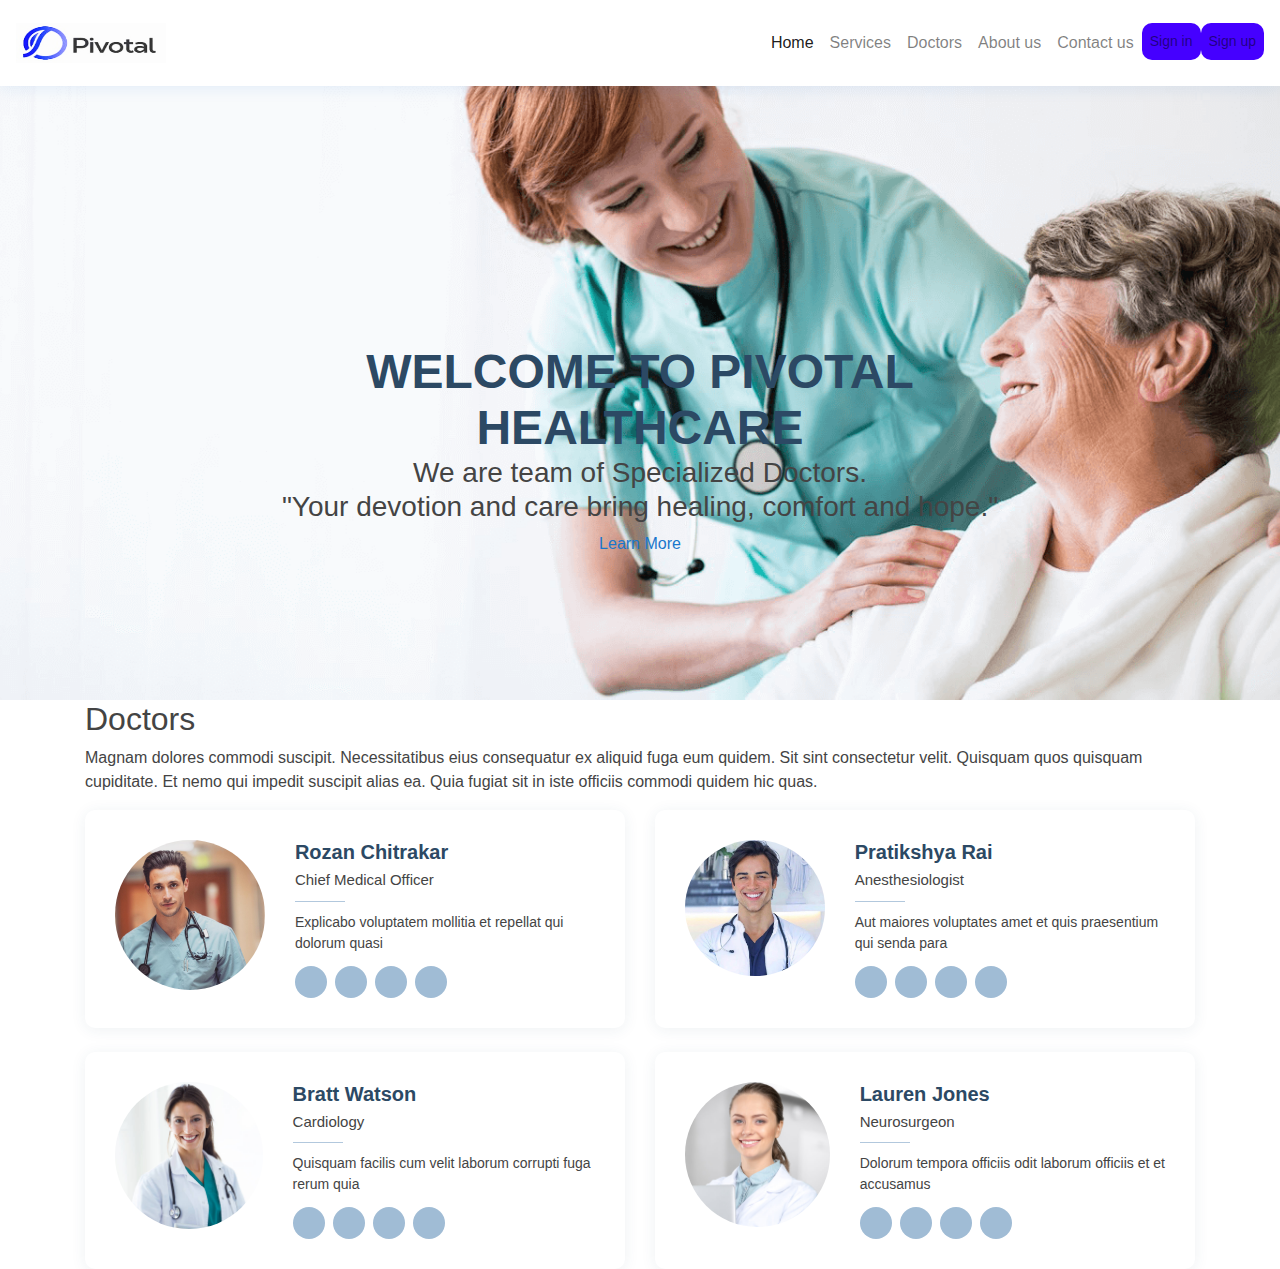
==== index.html @ 8037d222 "main code commit" ====
<!DOCTYPE html>
<html lang="en">
<head>
  <meta charset="UTF-8">
  <meta name="viewport" content="width=device-width, initial-scale=1.0">
  <title>Home</title>
  <link rel="stylesheet" href="https://stackpath.bootstrapcdn.com/bootstrap/4.5.2/css/bootstrap.min.css">
  <link href="styles.css" rel="stylesheet">
</head>
<body>

  
  <header id="header" class="fixed-top">
    <nav class="navbar navbar-expand-lg navbar-light bg-white">
      <a class="navbar-brand" href="#"><img src="images/logo/image.png" alt="logo" height="40px" width="150px"></a>
      <button class="navbar-toggler" type="button" data-toggle="collapse" data-target="#navbarNav" aria-controls="navbarNav" aria-expanded="false" aria-label="Toggle navigation">
        <span class="navbar-toggler-icon"></span>
      </button>
      <div class="collapse navbar-collapse justify-content-end" id="navbarNav">
        <ul class="navbar-nav">
          <li class="nav-item">
            <a class="nav-link active" href="#home">Home</a>
          </li>
          <li class="nav-item">
            <a class="nav-link" href="#services">Services</a>
          </li>
          <li class="nav-item">
            <a class="nav-link" href="#doctors">Doctors</a>
          </li>
          <li class="nav-item">
            <a class="nav-link" href="#aboutus">About us</a>
          </li>
          <li class="nav-item">
            <a class="nav-link" href="#contactus">Contact us</a>
          </li>
          <li class="nav-item">
            <a class="nav-link appointment-btn" href="#signin">Sign in</a>
          </li>
          <li class="nav-item">
            <a class="nav-link appointment-btn" href="#signup">Sign up</a>
          </li>
        </ul>
      </div>
    </nav>
  </header>

  <section id="home" class="d-flex align-items-center">
    <div class="container text-center">
      <h1>Welcome to pivotal <br>Healthcare</h1>
      <h3>We are team of Specialized Doctors.<br>"Your devotion and care bring healing, comfort and hope."</h2>
      <a href="#about" class="btn-get-started scrollto">Learn More</a>
    </div>
  </section>

  
    
    <!-- ======= Doctors Section ======= -->
    <section id="doctors" class="doctors">
      <div class="container">

        <div class="section-title">
          <h2>Doctors</h2>
          <p>Magnam dolores commodi suscipit. Necessitatibus eius consequatur ex aliquid fuga eum quidem. Sit sint consectetur velit. Quisquam quos quisquam cupiditate. Et nemo qui impedit suscipit alias ea. Quia fugiat sit in iste officiis commodi quidem hic quas.</p>
        </div>

        <div class="row">

          <div class="col-lg-6">
            <div class="member d-flex align-items-start">
              <div class="pic"><img src="images/doctor/1.png" class="img-fluid" alt=""></div>
              <div class="member-info">
                <h4>Rozan Chitrakar</h4>
                <span>Chief Medical Officer</span>
                <p>Explicabo voluptatem mollitia et repellat qui dolorum quasi</p>
                <div class="social">
                  <a href=""><i class="ri-twitter-fill"></i></a>
                  <a href=""><i class="ri-facebook-fill"></i></a>
                  <a href=""><i class="ri-instagram-fill"></i></a>
                  <a href=""> <i class="ri-linkedin-box-fill"></i> </a>
                </div>
              </div>
            </div>
          </div>

          <div class="col-lg-6 mt-4 mt-lg-0">
            <div class="member d-flex align-items-start">
              <div class="pic"><img src="images/doctor/2.jpg" class="img-fluid" alt=""></div>
              <div class="member-info">
                <h4>Pratikshya Rai</h4>
                <span>Anesthesiologist</span>
                <p>Aut maiores voluptates amet et quis praesentium qui senda para</p>
                <div class="social">
                  <a href=""><i class="ri-twitter-fill"></i></a>
                  <a href=""><i class="ri-facebook-fill"></i></a>
                  <a href=""><i class="ri-instagram-fill"></i></a>
                  <a href=""> <i class="ri-linkedin-box-fill"></i> </a>
                </div>
              </div>
            </div>
          </div>

          <div class="col-lg-6 mt-4">
            <div class="member d-flex align-items-start">
              <div class="pic"><img src="images/doctor/3.jpg" class="img-fluid" alt=""></div>
              <div class="member-info">
                <h4>Bratt Watson</h4>
                <span>Cardiology</span>
                <p>Quisquam facilis cum velit laborum corrupti fuga rerum quia</p>
                <div class="social">
                  <a href=""><i class="ri-twitter-fill"></i></a>
                  <a href=""><i class="ri-facebook-fill"></i></a>
                  <a href=""><i class="ri-instagram-fill"></i></a>
                  <a href=""> <i class="ri-linkedin-box-fill"></i> </a>
                </div>
              </div>
            </div>
          </div>

          <div class="col-lg-6 mt-4">
            <div class="member d-flex align-items-start">
              <div class="pic"><img src="images/doctor/4.jpg" class="img-fluid" alt=""></div>
              <div class="member-info">
                <h4>Lauren Jones</h4>
                <span>Neurosurgeon</span>
                <p>Dolorum tempora officiis odit laborum officiis et et accusamus</p>
                <div class="social">
                  <a href=""><i class="ri-twitter-fill"></i></a>
                  <a href=""><i class="ri-facebook-fill"></i></a>
                  <a href=""><i class="ri-instagram-fill"></i></a>
                  <a href=""> <i class="ri-linkedin-box-fill"></i> </a>
                </div>
              </div>
            </div>
          </div>

        </div>

      </div>
    </section><!-- End Doctors Section -->


  </main>

  <script src="https://code.jquery.com/jquery-3.5.1.slim.min.js"></script>
  <script src="https://cdn.jsdelivr.net/npm/@popperjs/core@2.5.4/dist/umd/popper.min.js"></script>
  <script src="https://stackpath.bootstrapcdn.com/bootstrap/4.5.2/js/bootstrap.min.js"></script>
</body>
</html>
---- styles.css ----
/* General styles */
body {
  font-family: "Open Sans", sans-serif;
  color: #444;
  margin: 0;
  padding: 0;
}

a {
  color: #1977cc;
  text-decoration: none;
}

a:hover {
  color: #4500FF;
}

/* Header styles */
#header {
  background: #fff;
  transition: all 0.5s;
  z-index: 997;
  padding: 10px 0;
  top: 0;
  box-shadow: 0 2px 15px rgba(25, 119, 204, 0.1);
}

#header.header-scrolled {
  top: 0;
}

.appointment-btn {
  background: #4500FF;
  color: #fff;
  border-radius: 10px;
  padding: 8px 25px;
  white-space: nowrap;
  transition: 0.3s;
  font-size: 14px;
}

.appointment-btn:hover {
  background: #4500FF;
}

/* Home Section styles */
#home {
  width: 100%;
  height: 90vh;
  background: url("images/home.png") top center;
  background-size: cover;
  margin-bottom: -200px;
}

#home .container {
  position: relative;
}

#home h1 {
  margin: 0;
  font-size: 48px;
  font-weight: 700;
  line-height: 56px;
  text-transform: uppercase;
  color: #2c4964;
}

#home h2 {
  color: #2c4964;
  margin: 10px 0 0 0;
  font-size: 24px;
}

@media (min-width: 768px) {
  #home {
    height: 100vh;
  }
}


/* Doctors Section styles */
.doctors {
  background: #fff;
}

.doctors .member {
  position: relative;
  box-shadow: 0px 2px 15px rgba(44, 73, 100, 0.08);
  padding: 30px;
  border-radius: 10px;
}

.doctors .member .pic {
  overflow: hidden;
  width: 180px;
  border-radius: 50%;
}

.doctors .member .pic img {
  transition: ease-in-out 0.3s;
}

.doctors .member:hover img {
  transform: scale(1.1);
}

.doctors .member .member-info {
  padding-left: 30px;
}

.doctors .member h4 {
  font-weight: 700;
  margin-bottom: 5px;
  font-size: 20px;
  color: #2c4964;
}

.doctors .member span {
  display: block;
  font-size: 15px;
  padding-bottom: 10px;
  position: relative;
  font-weight: 500;
}

.doctors .member span::after {
  content: '';
  position: absolute;
  display: block;
  width: 50px;
  height: 1px;
  background: #b2c8dd;
  bottom: 0;
  left: 0;
}

.doctors .member p {
  margin: 10px 0 0 0;
  font-size: 14px;
}

.doctors .member .social {
  margin-top: 12px;
  display: flex;
  align-items: center;
  justify-content: flex-start;
}

.doctors .member .social a {
  transition: ease-in-out 0.3s;
  display: flex;
  align-items: center;
  justify-content: center;
  border-radius: 50px;
  width: 32px;
  height: 32px;
  background: #a0bcd5;
}

.doctors .member .social a i {
  color: #fff;
  font-size: 16px;
  margin: 0 2px;
}

.doctors .member .social a:hover {
  background: #3fbbc0;
}

.doctors .member .social a + a {
  margin-left: 8px;
}
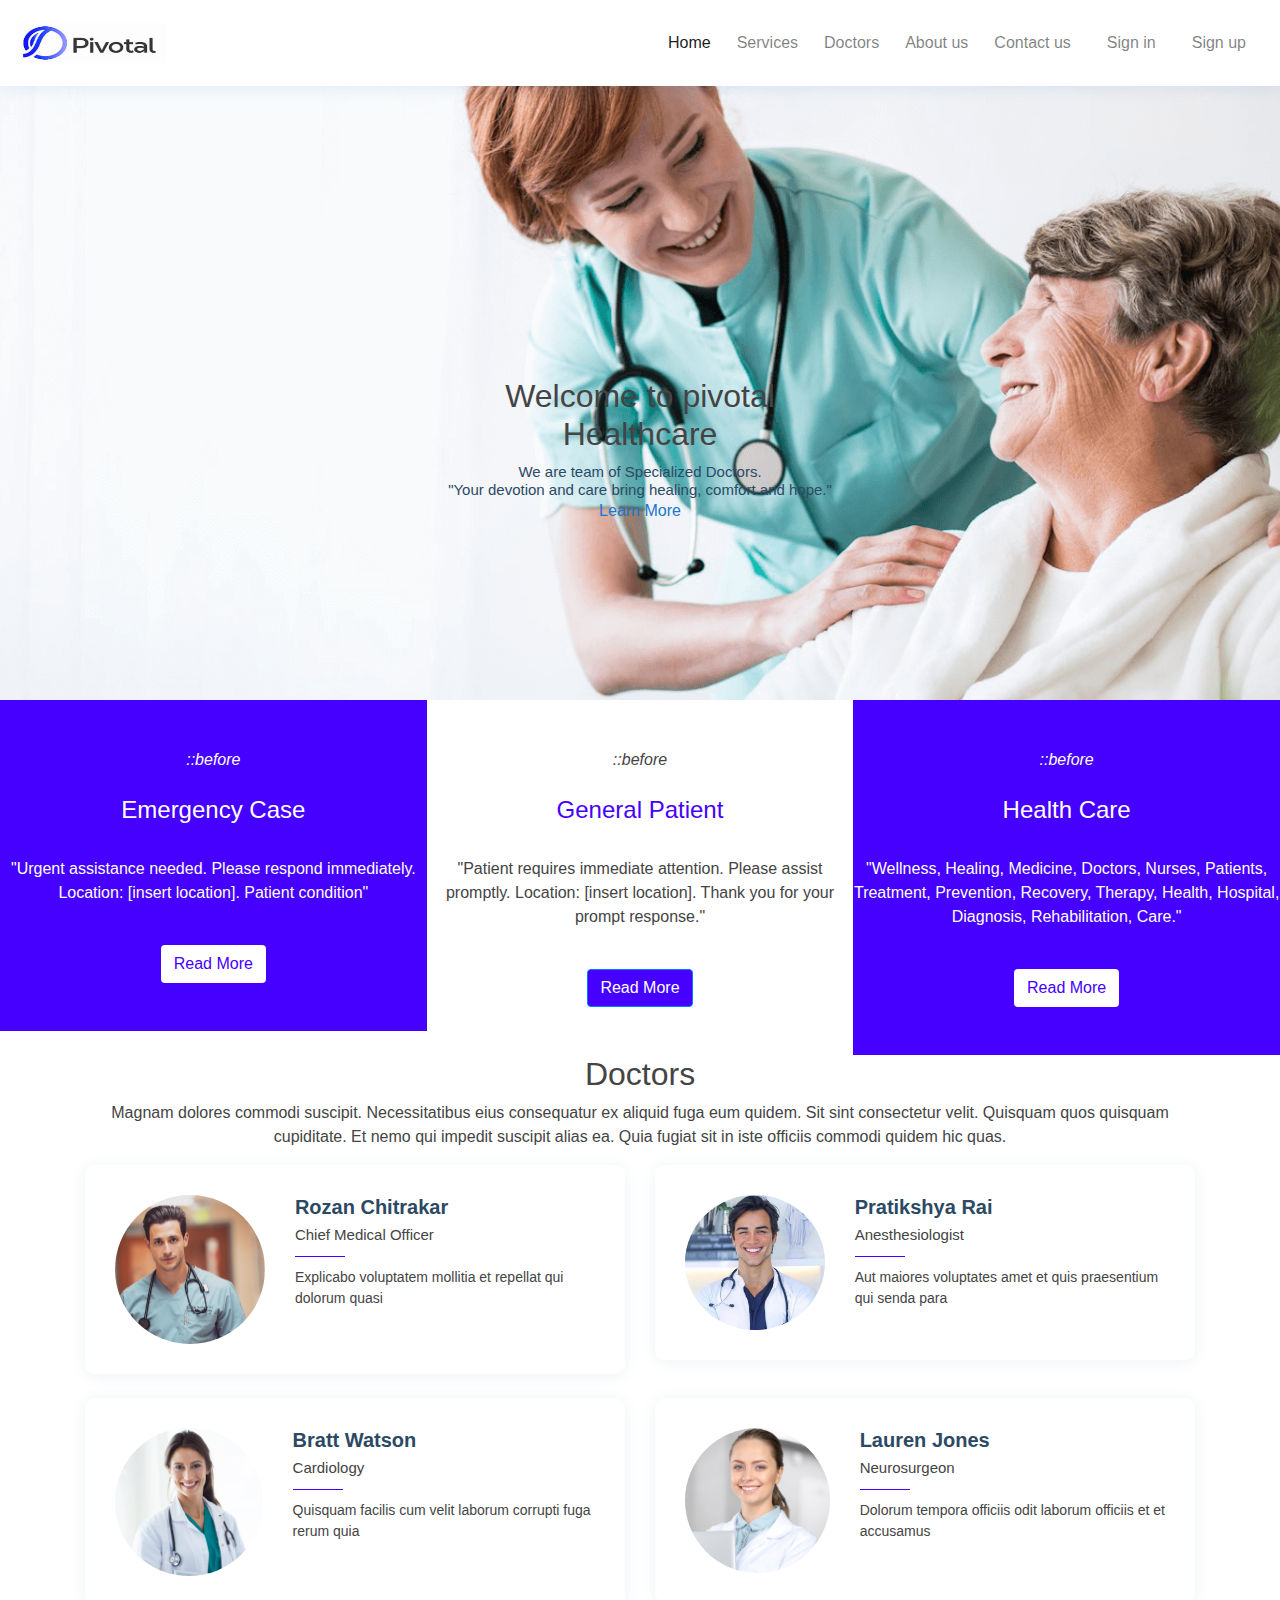
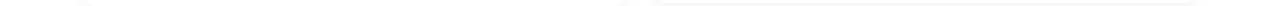
==== commit 12611bbd: "https://github.com/mustafamk8/Healthcare-Diagonostic-System.git" ====
--- a/index.html
+++ b/index.html
@@ -9,7 +9,7 @@
 </head>
 <body>
 
-  
+  <!-- navigation bar -->
   <header id="header" class="fixed-top">
     <nav class="navbar navbar-expand-lg navbar-light bg-white">
       <a class="navbar-brand" href="#"><img src="images/logo/image.png" alt="logo" height="40px" width="150px"></a>
@@ -43,22 +43,83 @@
       </div>
     </nav>
   </header>
+  <!-- Home page  -->
 
   <section id="home" class="d-flex align-items-center">
     <div class="container text-center">
-      <h1>Welcome to pivotal <br>Healthcare</h1>
-      <h3>We are team of Specialized Doctors.<br>"Your devotion and care bring healing, comfort and hope."</h2>
+      <h2>Welcome to pivotal <br>Healthcare</h2>
+      <h4>We are team of Specialized Doctors.<br>"Your devotion and care bring healing, comfort and hope."</h4>
       <a href="#about" class="btn-get-started scrollto">Learn More</a>
     </div>
   </section>
 
+
+  <!-- Features Start -->
+  <div class="full-row bg-white py-0">
+    <div class="container-fluid">
+      <div class="row">
+        <div class="col-lg-4 col-12">
+          <div class="row">
+            <div class="text-center bg-4500FF text-white py-5 px5">
+              <i class="flaticon-cardiogram flat-large">::before</i>
+              <h4 class="py-4">
+                <a href="#" class="text-white font-bold">Emergency Case</a>
+              </h4>
+              <div class="pb-4">
+                <p>
+                  "Urgent assistance needed. Please respond immediately. Location: [insert location]. Patient condition"
+                </p>
+              </div>
+              <a href="#" class="btn btn-white"style="background-color: white; color: #4500FF;">Read More</a>
+            </div>
+          </div>
+        </div>
+        <div class="col-lg-4 col-12">
+          <div class="row">
+            <div class="text-center text-4500FF py-5 px5 bg-custom">
+              <i class="flaticon-white-cross flat-large">::before</i>
+              <h4 class="py-4" style="color: #4500FF;">
+                <a href="#" class="text-4500FF font-bold" style="color: #4500FF;">General Patient</a>
+              </h4>
+              <div class="pb-4 text-general">
+                <p>
+                  "Patient requires immediate attention. Please assist promptly. Location: [insert location]. Thank you for your prompt response."
+                </p>
+              </div>
+              <a href="#" class="btn btn-primary" style="background-color: #4500FF;">Read More</a>
+            </div>
+          </div>
+        </div>
+        
+        
+        <div class="col-lg-4 col-12">
+          <div class="row">
+            <div class="text-center bg-4500FF text-white py-5 px5">
+              <i class="flaticon-cardiogram flat-large">::before</i>
+              <h4 class="py-4">
+                <a href="#" class="text-white font-bold">Health Care</a>
+              </h4>
+              <div class="pb-4">
+                <p>
+                  "Wellness, Healing, Medicine, Doctors, Nurses, Patients, Treatment, Prevention, Recovery, Therapy, Health, Hospital, Diagnosis, Rehabilitation, Care."
+                </p>
+              </div>
+              <a href="#" class="btn btn-white" style="background-color: white; color: #4500FF;">Read More</a>
+            </div>
+          </div>
+        </div>
+        
+        
+      </div>
+    </div>
+  </div>
   
     
     <!-- ======= Doctors Section ======= -->
     <section id="doctors" class="doctors">
       <div class="container">
 
-        <div class="section-title">
+        <div class="section-title text-center">
           <h2>Doctors</h2>
           <p>Magnam dolores commodi suscipit. Necessitatibus eius consequatur ex aliquid fuga eum quidem. Sit sint consectetur velit. Quisquam quos quisquam cupiditate. Et nemo qui impedit suscipit alias ea. Quia fugiat sit in iste officiis commodi quidem hic quas.</p>
         </div>
@@ -72,6 +133,25 @@
                 <h4>Rozan Chitrakar</h4>
                 <span>Chief Medical Officer</span>
                 <p>Explicabo voluptatem mollitia et repellat qui dolorum quasi</p>
+                <div class="social">
+                  <a href="https://www.twitter.com" target="_blank"><i class="fab fa-twitter"></i></a>
+                  <a href="https://www.facebook.com" target="_blank"><i class="fab fa-facebook-f"></i></a>
+                  <a href="https://www.instagram.com" target="_blank"><i class="fab fa-instagram"></i></a>
+                  <a href="https://www.linkedin.com" target="_blank"><i class="fab fa-linkedin"></i></a>
+                  <!-- Add more icons as needed -->
+                </div>
+                
+              </div>
+            </div>
+          </div>
+
+          <div class="col-lg-6 mt-4 mt-lg-0">
+            <div class="member d-flex align-items-start">
+              <div class="pic"><img src="images/doctor/2.jpg" class="img-fluid" alt=""></div>
+              <div class="member-info">
+                <h4>Pratikshya Rai</h4>
+                <span>Anesthesiologist</span>
+                <p>Aut maiores voluptates amet et quis praesentium qui senda para</p>
                 <div class="social">
                   <a href=""><i class="ri-twitter-fill"></i></a>
                   <a href=""><i class="ri-facebook-fill"></i></a>
@@ -82,13 +162,13 @@
             </div>
           </div>
 
-          <div class="col-lg-6 mt-4 mt-lg-0">
-            <div class="member d-flex align-items-start">
-              <div class="pic"><img src="images/doctor/2.jpg" class="img-fluid" alt=""></div>
-              <div class="member-info">
-                <h4>Pratikshya Rai</h4>
-                <span>Anesthesiologist</span>
-                <p>Aut maiores voluptates amet et quis praesentium qui senda para</p>
+          <div class="col-lg-6 mt-4">
+            <div class="member d-flex align-items-start">
+              <div class="pic"><img src="images/doctor/3.jpg" class="img-fluid" alt=""></div>
+              <div class="member-info">
+                <h4>Bratt Watson</h4>
+                <span>Cardiology</span>
+                <p>Quisquam facilis cum velit laborum corrupti fuga rerum quia</p>
                 <div class="social">
                   <a href=""><i class="ri-twitter-fill"></i></a>
                   <a href=""><i class="ri-facebook-fill"></i></a>
@@ -101,11 +181,11 @@
 
           <div class="col-lg-6 mt-4">
             <div class="member d-flex align-items-start">
-              <div class="pic"><img src="images/doctor/3.jpg" class="img-fluid" alt=""></div>
-              <div class="member-info">
-                <h4>Bratt Watson</h4>
-                <span>Cardiology</span>
-                <p>Quisquam facilis cum velit laborum corrupti fuga rerum quia</p>
+              <div class="pic"><img src="images/doctor/4.jpg" class="img-fluid" alt=""></div>
+              <div class="member-info">
+                <h4>Lauren Jones</h4>
+                <span>Neurosurgeon</span>
+                <p>Dolorum tempora officiis odit laborum officiis et et accusamus</p>
                 <div class="social">
                   <a href=""><i class="ri-twitter-fill"></i></a>
                   <a href=""><i class="ri-facebook-fill"></i></a>
@@ -115,34 +195,13 @@
               </div>
             </div>
           </div>
-
-          <div class="col-lg-6 mt-4">
-            <div class="member d-flex align-items-start">
-              <div class="pic"><img src="images/doctor/4.jpg" class="img-fluid" alt=""></div>
-              <div class="member-info">
-                <h4>Lauren Jones</h4>
-                <span>Neurosurgeon</span>
-                <p>Dolorum tempora officiis odit laborum officiis et et accusamus</p>
-                <div class="social">
-                  <a href=""><i class="ri-twitter-fill"></i></a>
-                  <a href=""><i class="ri-facebook-fill"></i></a>
-                  <a href=""><i class="ri-instagram-fill"></i></a>
-                  <a href=""> <i class="ri-linkedin-box-fill"></i> </a>
-                </div>
-              </div>
-            </div>
-          </div>
-
-        </div>
+</div>
 
       </div>
     </section><!-- End Doctors Section -->
-
-
-  </main>
 
   <script src="https://code.jquery.com/jquery-3.5.1.slim.min.js"></script>
   <script src="https://cdn.jsdelivr.net/npm/@popperjs/core@2.5.4/dist/umd/popper.min.js"></script>
   <script src="https://stackpath.bootstrapcdn.com/bootstrap/4.5.2/js/bootstrap.min.js"></script>
 </body>
-</html>
+</html>--- a/styles.css
+++ b/styles.css
@@ -23,25 +23,17 @@
   padding: 10px 0;
   top: 0;
   box-shadow: 0 2px 15px rgba(25, 119, 204, 0.1);
+  margin-bottom: 20px; /* Add margin to the bottom of the navbar */
 }
 
-#header.header-scrolled {
-  top: 0;
+.navbar-nav .nav-link {
+  margin-right: 10px; /* Add margin between the navbar links */
 }
 
 .appointment-btn {
-  background: #4500FF;
-  color: #fff;
-  border-radius: 10px;
-  padding: 8px 25px;
-  white-space: nowrap;
-  transition: 0.3s;
-  font-size: 14px;
+  margin-left: 10px; /* Add margin between "Sign in" and "Sign up" buttons */
 }
 
-.appointment-btn:hover {
-  background: #4500FF;
-}
 
 /* Home Section styles */
 #home {
@@ -58,17 +50,17 @@
 
 #home h1 {
   margin: 0;
-  font-size: 48px;
+  font-size: 40px;
   font-weight: 700;
   line-height: 56px;
   text-transform: uppercase;
   color: #2c4964;
 }
 
-#home h2 {
+#home h4 {
   color: #2c4964;
   margin: 10px 0 0 0;
-  font-size: 24px;
+  font-size: 15px;
 }
 
 @media (min-width: 768px) {
@@ -129,7 +121,7 @@
   display: block;
   width: 50px;
   height: 1px;
-  background: #b2c8dd;
+  background: #4500FF;
   bottom: 0;
   left: 0;
 }
@@ -146,7 +138,7 @@
   justify-content: flex-start;
 }
 
-.doctors .member .social a {
+/* .doctors .member .social a {
   transition: ease-in-out 0.3s;
   display: flex;
   align-items: center;
@@ -154,14 +146,14 @@
   border-radius: 50px;
   width: 32px;
   height: 32px;
-  background: #a0bcd5;
+  background: #4500FF;
 }
 
 .doctors .member .social a i {
   color: #fff;
   font-size: 16px;
   margin: 0 2px;
-}
+} */
 
 .doctors .member .social a:hover {
   background: #3fbbc0;
@@ -170,3 +162,8 @@
 .doctors .member .social a + a {
   margin-left: 8px;
 }
+
+/* Custom styles */
+.bg-4500FF {
+  background-color: #4500FF !important;
+}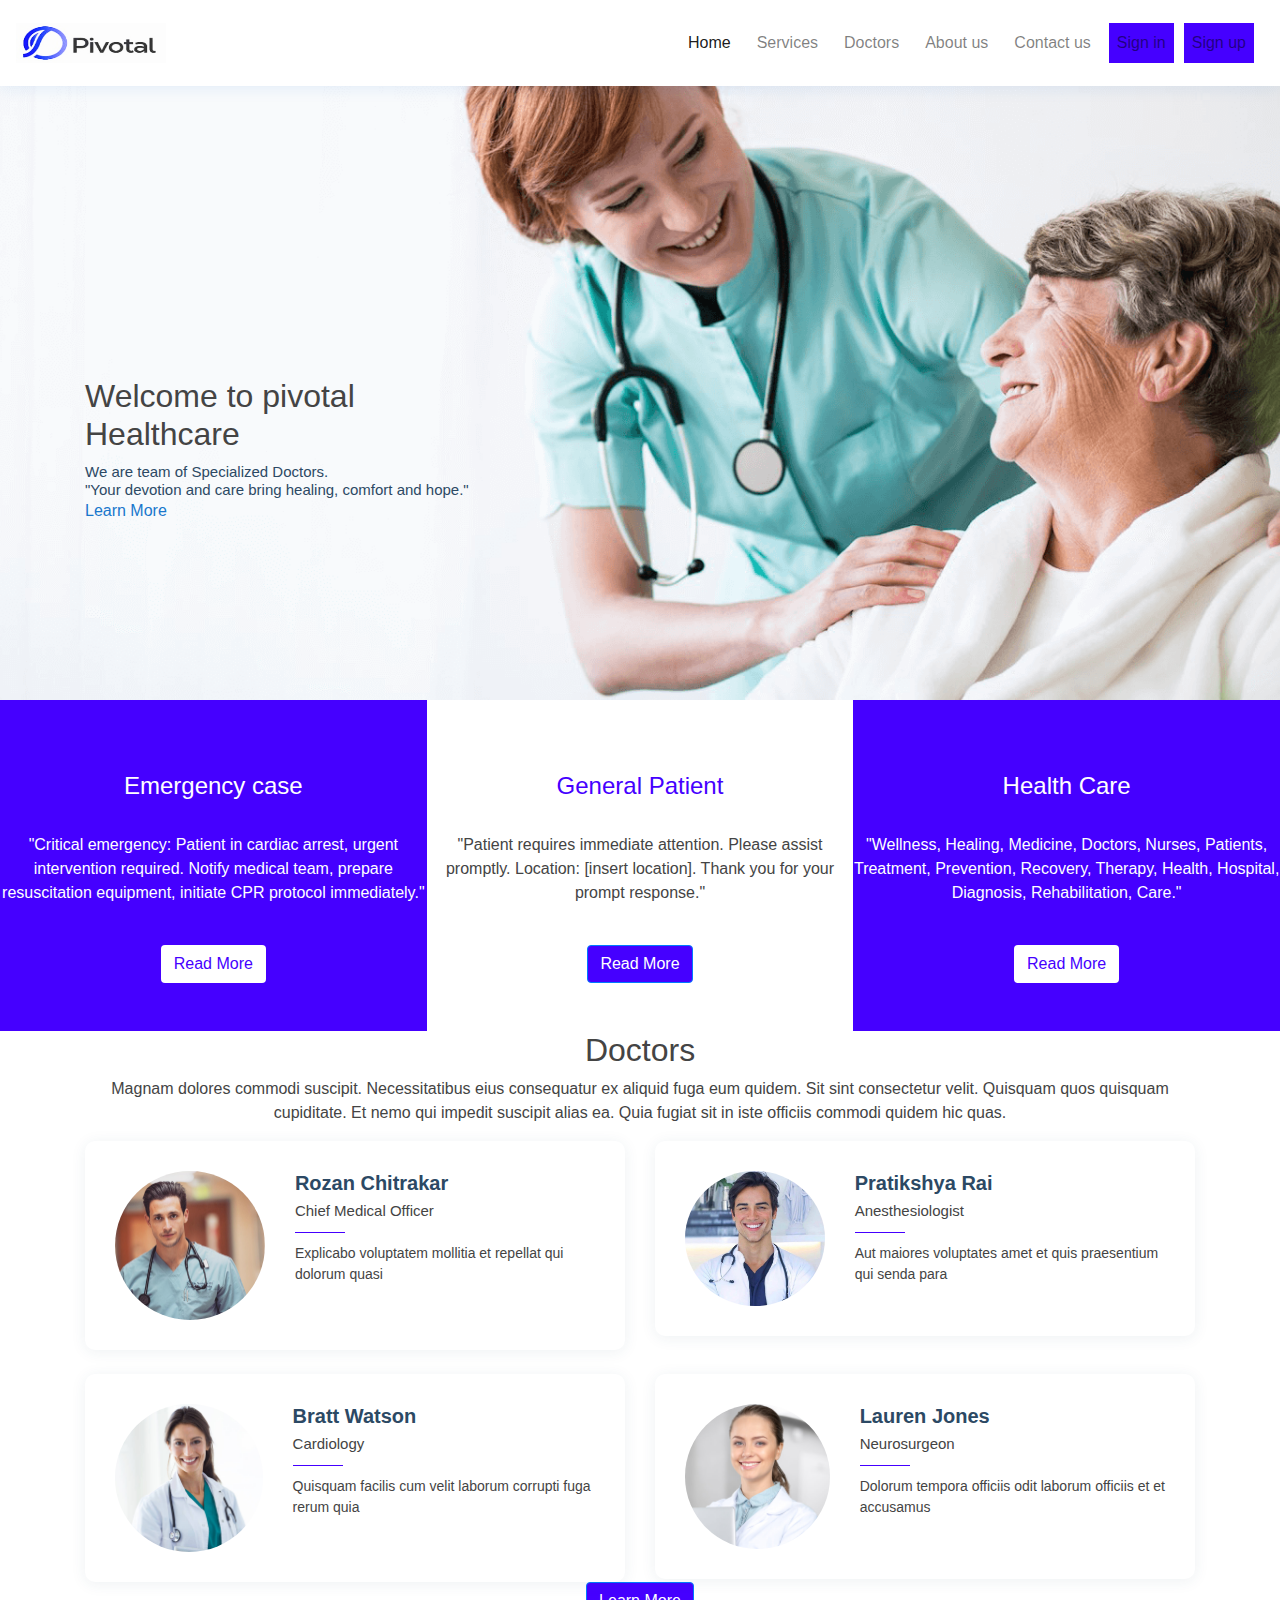
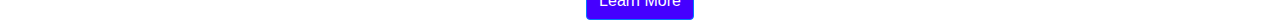
==== commit cdf2dadd: "added button" ====
--- a/index.html
+++ b/index.html
@@ -34,10 +34,11 @@
             <a class="nav-link" href="#contactus">Contact us</a>
           </li>
           <li class="nav-item">
-            <a class="nav-link appointment-btn" href="#signin">Sign in</a>
+            <a class="nav-link appointment-btn" href="#signin"style="background-color: #4500FF;">Sign in</a>
           </li>
           <li class="nav-item">
-            <a class="nav-link appointment-btn" href="#signup">Sign up</a>
+            
+            <a class="nav-link appointment-btn" href="#signup"style="background-color: #4500FF;">Sign up</a>
           </li>
         </ul>
       </div>
@@ -46,7 +47,7 @@
   <!-- Home page  -->
 
   <section id="home" class="d-flex align-items-center">
-    <div class="container text-center">
+    <div class="container">
       <h2>Welcome to pivotal <br>Healthcare</h2>
       <h4>We are team of Specialized Doctors.<br>"Your devotion and care bring healing, comfort and hope."</h4>
       <a href="#about" class="btn-get-started scrollto">Learn More</a>
@@ -61,23 +62,23 @@
         <div class="col-lg-4 col-12">
           <div class="row">
             <div class="text-center bg-4500FF text-white py-5 px5">
-              <i class="flaticon-cardiogram flat-large">::before</i>
+              <!-- <i class="flaticon-cardiogram flat-large">::before</i> -->
               <h4 class="py-4">
-                <a href="#" class="text-white font-bold">Emergency Case</a>
+                <a href="#" class="text-white font-bold">Emergency case</a>
               </h4>
               <div class="pb-4">
                 <p>
-                  "Urgent assistance needed. Please respond immediately. Location: [insert location]. Patient condition"
+                  "Critical emergency: Patient in cardiac arrest, urgent intervention required. Notify medical team, prepare resuscitation equipment, initiate CPR protocol immediately."
                 </p>
               </div>
-              <a href="#" class="btn btn-white"style="background-color: white; color: #4500FF;">Read More</a>
+              <a href="#" class="btn btn-white" style="background-color: white; color: #4500FF;">Read More</a>
             </div>
           </div>
         </div>
         <div class="col-lg-4 col-12">
           <div class="row">
             <div class="text-center text-4500FF py-5 px5 bg-custom">
-              <i class="flaticon-white-cross flat-large">::before</i>
+              <!-- <i class="flaticon-white-cross flat-large">::before</i> -->
               <h4 class="py-4" style="color: #4500FF;">
                 <a href="#" class="text-4500FF font-bold" style="color: #4500FF;">General Patient</a>
               </h4>
@@ -95,7 +96,7 @@
         <div class="col-lg-4 col-12">
           <div class="row">
             <div class="text-center bg-4500FF text-white py-5 px5">
-              <i class="flaticon-cardiogram flat-large">::before</i>
+              <!-- <i class="flaticon-cardiogram flat-large">::before</i> -->
               <h4 class="py-4">
                 <a href="#" class="text-white font-bold">Health Care</a>
               </h4>
@@ -134,11 +135,7 @@
                 <span>Chief Medical Officer</span>
                 <p>Explicabo voluptatem mollitia et repellat qui dolorum quasi</p>
                 <div class="social">
-                  <a href="https://www.twitter.com" target="_blank"><i class="fab fa-twitter"></i></a>
-                  <a href="https://www.facebook.com" target="_blank"><i class="fab fa-facebook-f"></i></a>
-                  <a href="https://www.instagram.com" target="_blank"><i class="fab fa-instagram"></i></a>
-                  <a href="https://www.linkedin.com" target="_blank"><i class="fab fa-linkedin"></i></a>
-                  <!-- Add more icons as needed -->
+                  
                 </div>
                 
               </div>
@@ -152,12 +149,7 @@
                 <h4>Pratikshya Rai</h4>
                 <span>Anesthesiologist</span>
                 <p>Aut maiores voluptates amet et quis praesentium qui senda para</p>
-                <div class="social">
-                  <a href=""><i class="ri-twitter-fill"></i></a>
-                  <a href=""><i class="ri-facebook-fill"></i></a>
-                  <a href=""><i class="ri-instagram-fill"></i></a>
-                  <a href=""> <i class="ri-linkedin-box-fill"></i> </a>
-                </div>
+                
               </div>
             </div>
           </div>
@@ -169,12 +161,7 @@
                 <h4>Bratt Watson</h4>
                 <span>Cardiology</span>
                 <p>Quisquam facilis cum velit laborum corrupti fuga rerum quia</p>
-                <div class="social">
-                  <a href=""><i class="ri-twitter-fill"></i></a>
-                  <a href=""><i class="ri-facebook-fill"></i></a>
-                  <a href=""><i class="ri-instagram-fill"></i></a>
-                  <a href=""> <i class="ri-linkedin-box-fill"></i> </a>
-                </div>
+                
               </div>
             </div>
           </div>
@@ -186,17 +173,14 @@
                 <h4>Lauren Jones</h4>
                 <span>Neurosurgeon</span>
                 <p>Dolorum tempora officiis odit laborum officiis et et accusamus</p>
-                <div class="social">
-                  <a href=""><i class="ri-twitter-fill"></i></a>
-                  <a href=""><i class="ri-facebook-fill"></i></a>
-                  <a href=""><i class="ri-instagram-fill"></i></a>
-                  <a href=""> <i class="ri-linkedin-box-fill"></i> </a>
-                </div>
-              </div>
+                              </div>
             </div>
           </div>
+          
 </div>
-
+<div class="text-center">
+  <a href="#" class="btn btn-primary" style="background-color: #4500FF;">Learn More</a>
+</div>
       </div>
     </section><!-- End Doctors Section -->
 
--- a/styles.css
+++ b/styles.css
@@ -30,9 +30,7 @@
   margin-right: 10px; /* Add margin between the navbar links */
 }
 
-.appointment-btn {
-  margin-left: 10px; /* Add margin between "Sign in" and "Sign up" buttons */
-}
+
 
 
 /* Home Section styles */
@@ -48,14 +46,7 @@
   position: relative;
 }
 
-#home h1 {
-  margin: 0;
-  font-size: 40px;
-  font-weight: 700;
-  line-height: 56px;
-  text-transform: uppercase;
-  color: #2c4964;
-}
+
 
 #home h4 {
   color: #2c4964;
@@ -131,38 +122,6 @@
   font-size: 14px;
 }
 
-.doctors .member .social {
-  margin-top: 12px;
-  display: flex;
-  align-items: center;
-  justify-content: flex-start;
-}
-
-/* .doctors .member .social a {
-  transition: ease-in-out 0.3s;
-  display: flex;
-  align-items: center;
-  justify-content: center;
-  border-radius: 50px;
-  width: 32px;
-  height: 32px;
-  background: #4500FF;
-}
-
-.doctors .member .social a i {
-  color: #fff;
-  font-size: 16px;
-  margin: 0 2px;
-} */
-
-.doctors .member .social a:hover {
-  background: #3fbbc0;
-}
-
-.doctors .member .social a + a {
-  margin-left: 8px;
-}
-
 /* Custom styles */
 .bg-4500FF {
   background-color: #4500FF !important;
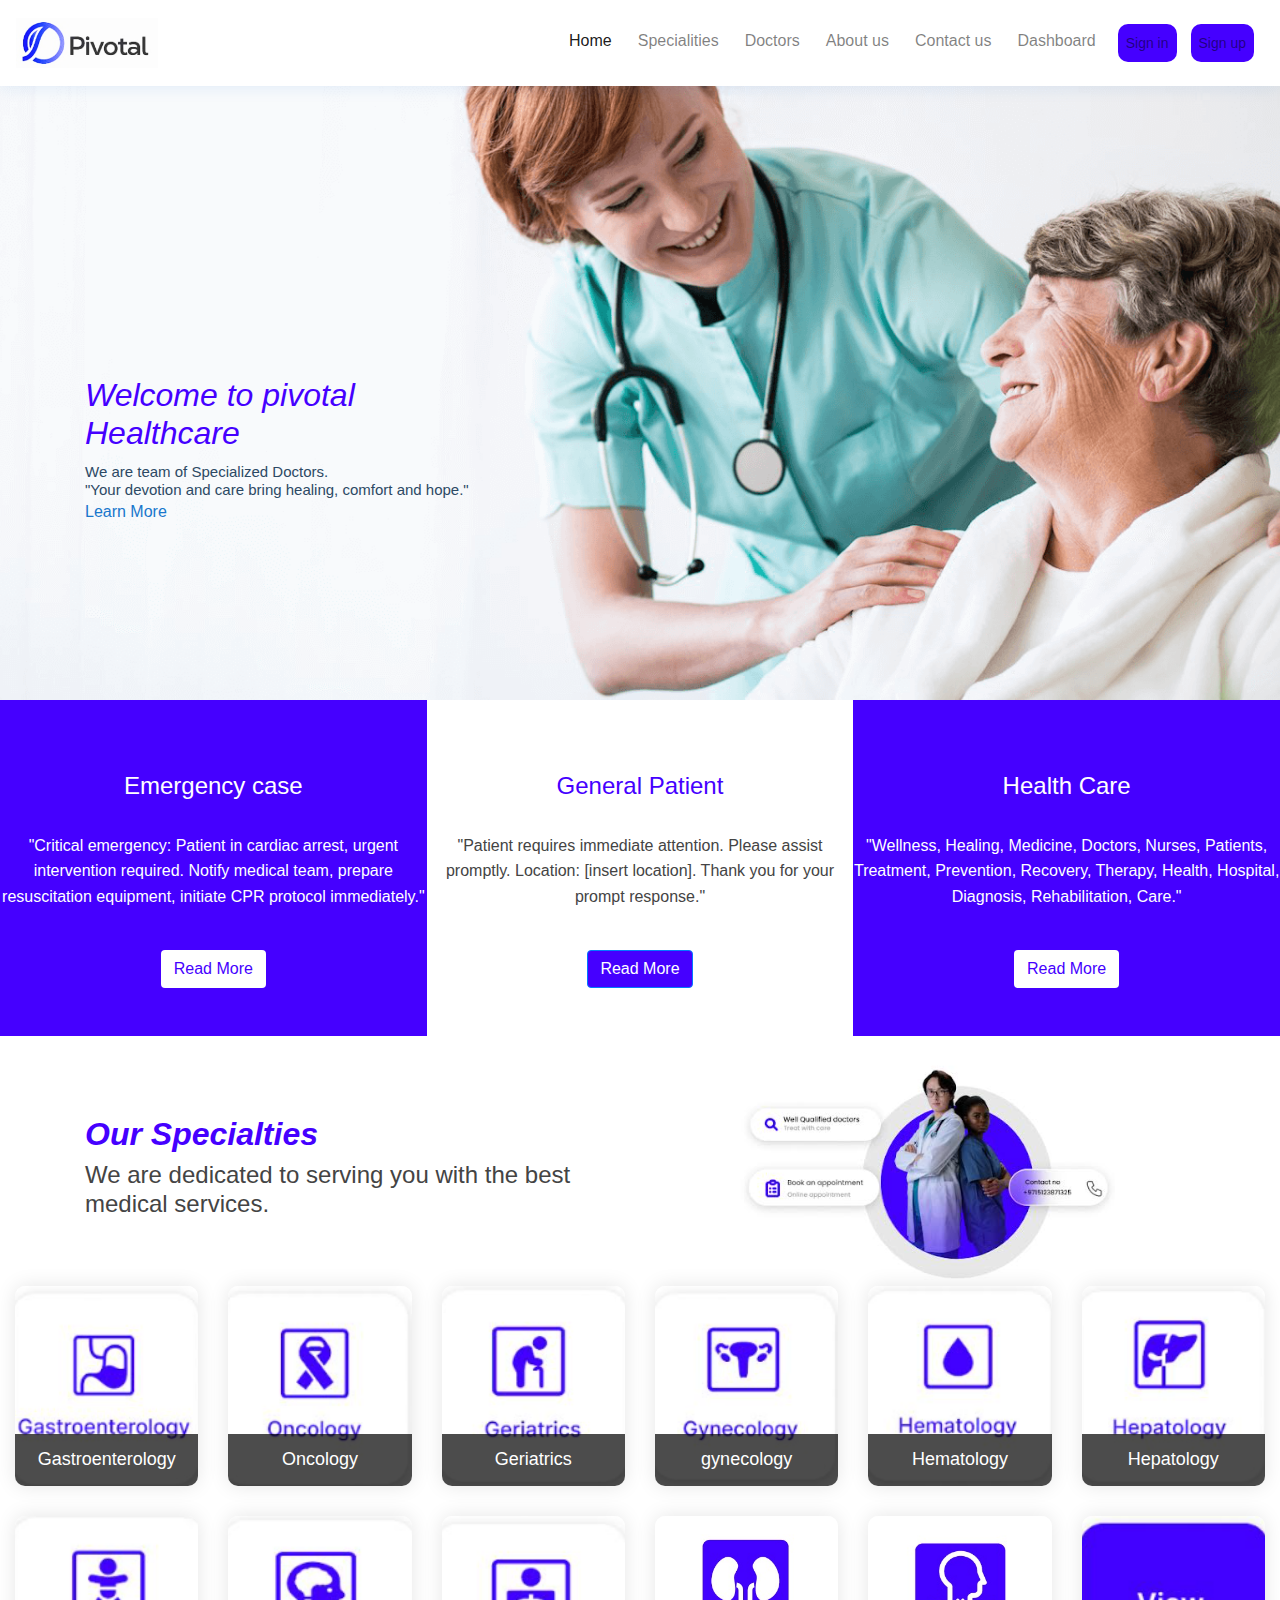
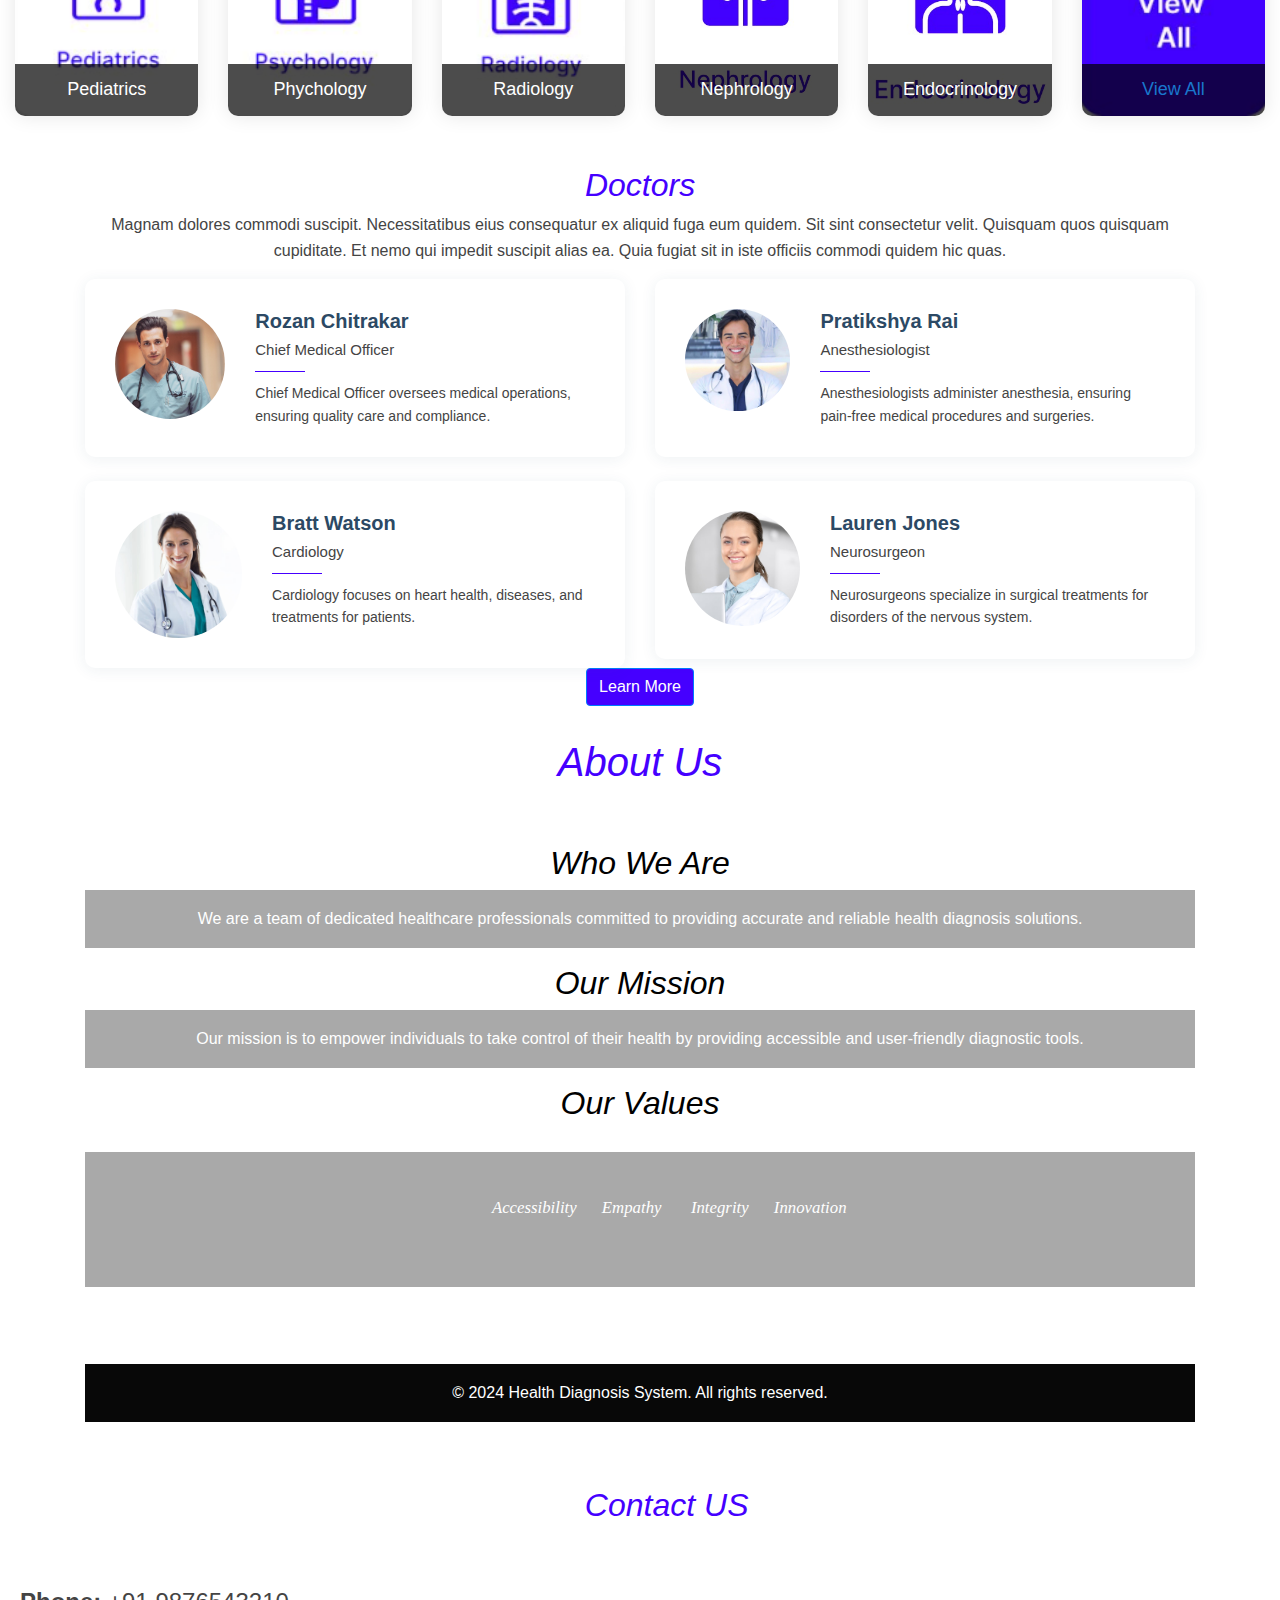
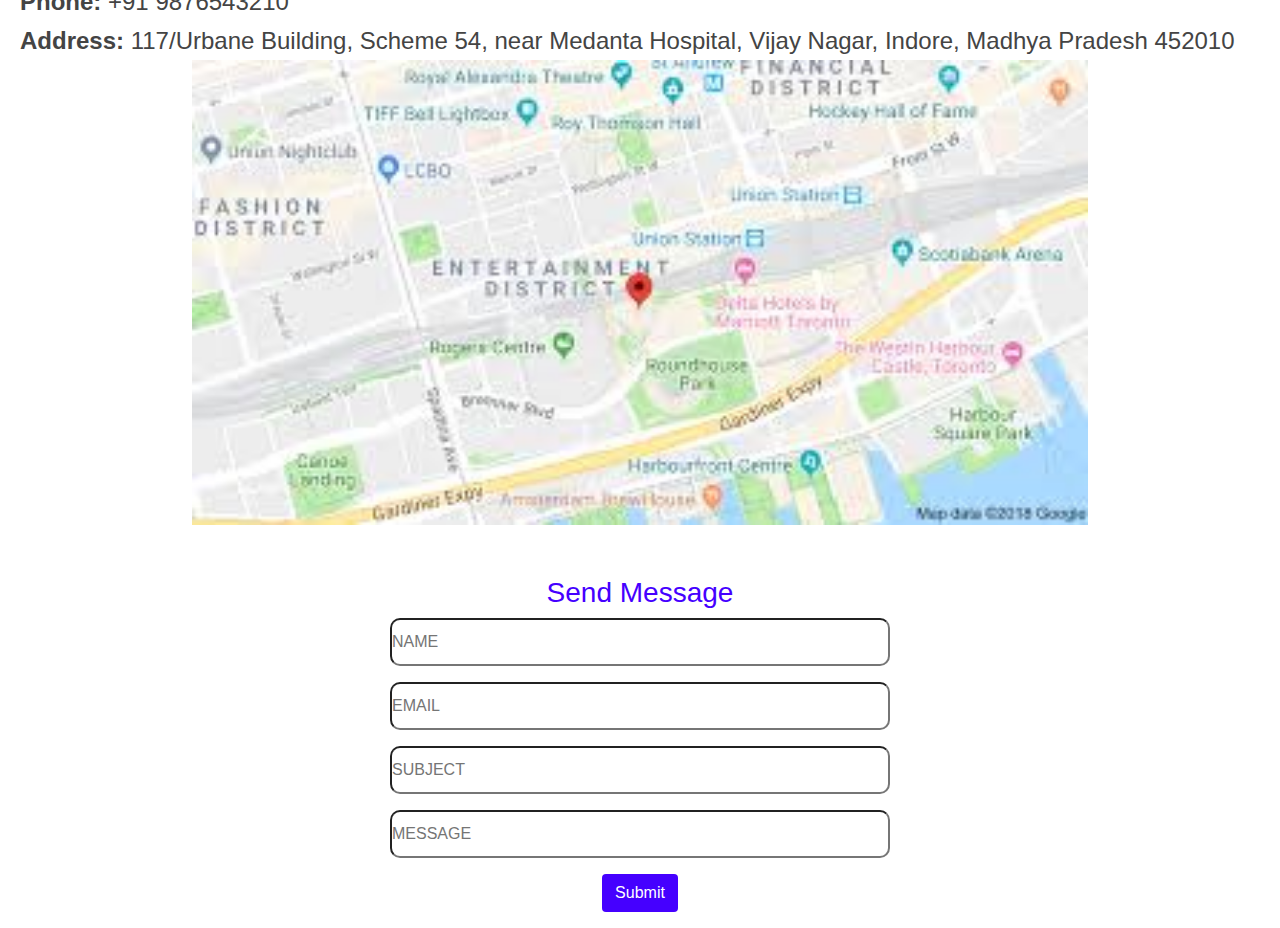
==== commit 01eca338: "final change" ====
--- a/index.html
+++ b/index.html
@@ -12,7 +12,7 @@
   <!-- navigation bar -->
   <header id="header" class="fixed-top">
     <nav class="navbar navbar-expand-lg navbar-light bg-white">
-      <a class="navbar-brand" href="#"><img src="images/logo/image.png" alt="logo" height="40px" width="150px"></a>
+      <img src="images/image/Pivotal.png" height="50">
       <button class="navbar-toggler" type="button" data-toggle="collapse" data-target="#navbarNav" aria-controls="navbarNav" aria-expanded="false" aria-label="Toggle navigation">
         <span class="navbar-toggler-icon"></span>
       </button>
@@ -22,7 +22,7 @@
             <a class="nav-link active" href="#home">Home</a>
           </li>
           <li class="nav-item">
-            <a class="nav-link" href="#services">Services</a>
+            <a class="nav-link" href="#specialities">Specialities</a>
           </li>
           <li class="nav-item">
             <a class="nav-link" href="#doctors">Doctors</a>
@@ -34,12 +34,17 @@
             <a class="nav-link" href="#contactus">Contact us</a>
           </li>
           <li class="nav-item">
-            <a class="nav-link appointment-btn" href="#signin"style="background-color: #4500FF;">Sign in</a>
-          </li>
-          <li class="nav-item">
-            
-            <a class="nav-link appointment-btn" href="#signup"style="background-color: #4500FF;">Sign up</a>
-          </li>
+            <a class="nav-link" href="dashboard.html">Dashboard</a>
+          </li>
+          <li class="nav-item">
+            <a id="signin" class="nav-link appointment-btn" href="appoinment.html"style="background-color: #4500FF;">Sign in</a>
+          </li>
+          <div class="#signup-btm">
+          <li class="nav-item">
+            
+            <a id="signup" class="nav-link appointment-btn" href="loginpage.html"style="background-color: #4500FF;">Sign up</a>
+          </li>
+        </div>
         </ul>
       </div>
     </nav>
@@ -50,7 +55,7 @@
     <div class="container">
       <h2>Welcome to pivotal <br>Healthcare</h2>
       <h4>We are team of Specialized Doctors.<br>"Your devotion and care bring healing, comfort and hope."</h4>
-      <a href="#about" class="btn-get-started scrollto">Learn More</a>
+      <a href="#aboutus" class="btn-get-started scrollto">Learn More</a>
     </div>
   </section>
 
@@ -109,13 +114,111 @@
             </div>
           </div>
         </div>
-        
-        
       </div>
     </div>
   </div>
-  
-    
+
+  <!-- Specialities section -->
+<section id="specialities" class="specialities">
+  <div class="container">
+    <div class="row align-items-center">
+      <div class="col-md-6 text-center">
+        <h2 style="color: #4500FF; font-weight: bold;">Our Specialties</h2>
+        <h4>We are dedicated to serving you with the best medical services.</h4>
+      </div>
+      <div class="col-md-6 text-center">
+        <img src="assets/image.png" alt="Image" class="img-fluid">
+      </div>
+    </div>
+</div>
+
+   <div class="row mx-auto">
+      <div class="col-md-3 col-lg-2 col-6">
+        <div class="specialty-box" style="background-image: url('assets/gastro.png')">
+          <div class="overlay">
+            <h3>Gastroenterology</h3>
+          </div>
+        </div>
+      </div>
+      <div class="col-md-3 col-lg-2 col-6">
+        <div class="specialty-box" style="background-image: url('assets/onco.png')">
+          <div class="overlay">
+            <h3>Oncology</h3>
+          </div>
+        </div>
+      </div>
+      <div class="col-md-3 col-lg-2 col-6">
+        <div class="specialty-box" style="background-image: url('assets/geri.png')">
+          <div class="overlay">
+            <h3>Geriatrics</h3>
+          </div>
+        </div>
+      </div>
+      <div class="col-md-3 col-lg-2 col-6">
+        <div class="specialty-box" style="background-image: url('assets/gyne.png')">
+          <div class="overlay">
+            <h3>gynecology</h3>
+          </div>
+        </div>
+      </div>
+      <div class="col-md-3 col-lg-2 col-6">
+        <div class="specialty-box" style="background-image: url('assets/hema.png')">
+          <div class="overlay">
+            <h3>Hematology</h3>
+          </div>
+        </div>
+      </div>
+      <div class="col-md-3 col-lg-2 col-6">
+        <div class="specialty-box" style="background-image: url('assets/hepa.png')">
+          <div class="overlay">
+            <h3>Hepatology</h3>
+          </div>
+        </div>
+      </div>
+      <div class="col-md-3 col-lg-2 col-6">
+        <div class="specialty-box" style="background-image: url('assets/pedi.png')">
+          <div class="overlay">
+            <h3>Pediatrics</h3>
+          </div>
+        </div>
+      </div>
+      <div class="col-md-3 col-lg-2 col-6">
+        <div class="specialty-box" style="background-image: url('assets/psy.png')">
+          <div class="overlay">
+            <h3>Phychology</h3>
+          </div>
+        </div>
+      </div>
+      <div class="col-md-3 col-lg-2 col-6">
+        <div class="specialty-box" style="background-image: url('assets/radio.png')">
+          <div class="overlay">
+            <h3>Radiology</h3>
+          </div>
+        </div>
+      </div>
+      <div class="col-md-3 col-lg-2 col-6">
+        <div class="specialty-box" style="background-image: url('assets/neph.jpeg')">
+          <div class="overlay">
+            <h3>Nephrology</h3>
+          </div>
+        </div>
+      </div>
+      <div class="col-md-3 col-lg-2 col-6">
+        <div class="specialty-box" style="background-image: url('assets/endo.jpeg')">
+          <div class="overlay">
+            <h3>Endocrinology</h3>
+          </div>
+        </div>
+      </div>
+        <div class="col-md-3 col-lg-2 col-6">
+          <div class="specialty-box" style="background-image: url('assets/view-all.png')">
+            <div class="overlay">
+              <a href="test_detail.html"><h3>View All</h3></a>
+            </div>
+          
+      </div>
+    </div> 
+</section>
     <!-- ======= Doctors Section ======= -->
     <section id="doctors" class="doctors">
       <div class="container">
@@ -133,7 +236,8 @@
               <div class="member-info">
                 <h4>Rozan Chitrakar</h4>
                 <span>Chief Medical Officer</span>
-                <p>Explicabo voluptatem mollitia et repellat qui dolorum quasi</p>
+                <p>Chief Medical Officer oversees medical operations, ensuring quality care and compliance.
+                </p>
                 <div class="social">
                   
                 </div>
@@ -148,7 +252,8 @@
               <div class="member-info">
                 <h4>Pratikshya Rai</h4>
                 <span>Anesthesiologist</span>
-                <p>Aut maiores voluptates amet et quis praesentium qui senda para</p>
+                <p>Anesthesiologists administer anesthesia, ensuring pain-free medical procedures and surgeries.
+                </p>
                 
               </div>
             </div>
@@ -160,7 +265,7 @@
               <div class="member-info">
                 <h4>Bratt Watson</h4>
                 <span>Cardiology</span>
-                <p>Quisquam facilis cum velit laborum corrupti fuga rerum quia</p>
+                <p>Cardiology focuses on heart health, diseases, and treatments for patients.</p>
                 
               </div>
             </div>
@@ -172,17 +277,110 @@
               <div class="member-info">
                 <h4>Lauren Jones</h4>
                 <span>Neurosurgeon</span>
-                <p>Dolorum tempora officiis odit laborum officiis et et accusamus</p>
+                <p>Neurosurgeons specialize in surgical treatments for disorders of the nervous system.</p>
                               </div>
             </div>
           </div>
+
           
 </div>
 <div class="text-center">
-  <a href="#" class="btn btn-primary" style="background-color: #4500FF;">Learn More</a>
+  <a href="doctorlist.html" class="btn btn-primary" style="background-color: #4500FF;">Learn More</a>
 </div>
       </div>
     </section><!-- End Doctors Section -->
+
+    <!-- About us section -->
+
+
+    <section id="aboutus" class="aboutus">
+      <div class="container">
+        <header>
+    
+          <h1>About Us</h1>
+          <nav>
+            <ul>
+              <li><a href="#home">Home</a></li>
+              <li><a href="#specialities">Services</a></li>
+              <li><a href="contact.html">Contact</a></li>
+      
+            </ul>
+          </nav>
+        </header>
+        
+        <main>
+      <section>
+          
+          <section class="about-us">
+            <h2>Who We Are</h2>
+            <p>We are a team of dedicated healthcare professionals committed to providing accurate and reliable health diagnosis solutions.</p>
+          </section>
+          
+          <section class="mission">
+            <h2>Our Mission</h2>
+            <p>Our mission is to empower individuals to take control of their health by providing accessible and user-friendly diagnostic tools.</p>
+          </section>
+          
+          <section class="values">
+            <h2>Our Values</h2>
+            
+            <pre>
+              <p><i>
+              Accessibility      Empathy       Integrity      Innovation
+            </i> 
+              </p>
+            </pre>
+          </section>
+      </section>
+        </main>
+      
+        <footer>
+          <p>&copy; 2024 Health Diagnosis System. All rights reserved.</p>
+        </footer>
+      </div>
+    </section>
+
+   <!-- contact us  -->
+<section id="contactus" class="contactus">
+  <div>
+    <h2 class="blue title">&nbsp&nbsp&nbsp&nbsp&nbsp Contact US </h2> 
+      <br>
+      <br>
+      <i class="fa-solid fa-phone"></i>
+      <h4 style="display: inline;"><b>Phone: </b>+91 9876543210</h4>
+      <br>
+      <i class="fa-solid fa-location-dot"></i>
+      <h4 style="display: inline;"><b>Address: </b> 117/Urbane Building, Scheme 54, near Medanta Hospital, Vijay Nagar, Indore, Madhya Pradesh 452010</h4>
+      <a  href="https://www.google.com/maps/dir//rail+world+india+pvt+ltd+indore/@25.6767378,74.3912725,7z/data=!4m8!4m7!1m0!1m5!1m1!1s0x3962fd006b0e9509:0x4fa481d6afb262a2!2m2!1d75.8971334!2d22.7474917?entry=ttu"><img class="map" src="images/map.png" alt="map" width="70%" ></a>
+     <br><br>
+      <h3 class="blue text">Send Message</h3>
+      <div class="feedback">
+      <form action="#">
+        <p>
+            
+            <input type="text" id="fullname" placeholder="NAME" required>
+        </p>
+        <p>
+            
+            <input type="email" id="email" placeholder="EMAIL" required>
+        </p>
+        <p>
+            
+            <input type="Subject" id="password" placeholder="SUBJECT" required>
+        </p>
+        <p>
+            
+            <input type="Subject" id="password" placeholder="MESSAGE" required>
+        </p>
+        <p>
+          <a href="#" class="btn btn-white" style="background-color: #4500FF; color: white;">Submit</a>
+        </p>
+      </form>
+    </div>
+      
+
+  </div>
+</section>
 
   <script src="https://code.jquery.com/jquery-3.5.1.slim.min.js"></script>
   <script src="https://cdn.jsdelivr.net/npm/@popperjs/core@2.5.4/dist/umd/popper.min.js"></script>
--- a/styles.css
+++ b/styles.css
@@ -25,13 +25,13 @@
   box-shadow: 0 2px 15px rgba(25, 119, 204, 0.1);
   margin-bottom: 20px; /* Add margin to the bottom of the navbar */
 }
+.signin .signup{
+  color: white;
+}
 
 .navbar-nav .nav-link {
   margin-right: 10px; /* Add margin between the navbar links */
 }
-
-
-
 
 /* Home Section styles */
 #home {
@@ -46,8 +46,6 @@
   position: relative;
 }
 
-
-
 #home h4 {
   color: #2c4964;
   margin: 10px 0 0 0;
@@ -59,7 +57,16 @@
     height: 100vh;
   }
 }
-
+.signin {
+  background: #4200FF;
+  color: white;
+}
+
+.signup {
+  background: #FFFFFF;
+  border: 1.74px #4200FF solid;
+  color: #4200FF;
+}
 
 /* Doctors Section styles */
 .doctors {
@@ -89,6 +96,11 @@
 
 .doctors .member .member-info {
   padding-left: 30px;
+}
+h2{
+  
+  font-style: italic;
+  color: #4500FF;
 }
 
 .doctors .member h4 {
@@ -125,4 +137,234 @@
 /* Custom styles */
 .bg-4500FF {
   background-color: #4500FF !important;
+}
+/* Specialties Section */
+.specialities {
+  padding: 20px 0;
+  background-color: white;
+}
+
+.specialities h2, .specialities h4 {
+  text-align: left;
+}
+
+.specialty-box {
+  position: relative;
+  height: 200px; /* Default height for mobile */
+  background-size: cover;
+  background-position: center;
+  border-radius: 10px;
+  overflow: hidden;
+  margin-bottom: 30px;
+  box-shadow: 0px 0px 20px rgba(0.1, 0.1, 0.1, 0.1);
+}
+
+.specialty-box .overlay {
+  position: absolute;
+  bottom: 0;
+  left: 0;
+  width: 100%;
+  background-color: rgba(0, 0, 0, 0.7);
+  color: #fff;
+  padding: 15px;
+  box-sizing: border-box;
+
+  text-align: center; 
+}
+
+.specialty-box h3 {
+  font-size: 18px;
+  margin: 0;
+}
+
+@media (min-width: 768px) {
+  .specialty-box {
+    height: 200px; /* Adjust height for tablets */
+  }
+}
+
+@media (min-width: 992px) {
+  .specialty-box {
+    height: 200px; /* Adjust height for desktop */
+  }
+}
+
+/* About us */
+
+/* Reset default margin and padding */
+* {
+  margin: 0;
+  padding: 0;
+  box-sizing: border-box;
+}
+
+/* Basic styling */
+body {
+  font-family: serif;
+  line-height: 1.6;
+  background-image:url(images/image/Image1.jpg);
+  background-size: cover;
+  background-repeat: no-repeat;
+  background-attachment:fixed ;
+}
+
+.aboutus header {
+  background-color: #f4f5f600;
+  color: #4500FF;
+  padding: 1rem;
+}
+
+header h1 {
+  font-style: italic;
+  margin: 0;
+}
+
+
+.aboutus ul li {
+  display: inline;
+  margin-right: 1rem;
+  
+
+}
+
+.aboutus ul li a {
+  color: #fff;
+  text-decoration: none;
+}
+
+.aboutus {
+  padding: 2rem;
+}
+
+.aboutus {
+  margin-bottom: 2rem;
+}
+
+.aboutus {
+  background-color: #fffbfb00;
+  color: #fff;
+  text-align: center;
+  padding: 1rem;
+}
+.aboutus .hello{
+  position: absolute;
+  height: auto;
+  right: 0px;
+  width: 200px;
+}
+.aboutus h2{
+  
+  font-style: italic;
+  color: black;
+}
+.aboutus p {
+  font: italic;
+  background-color: #3333336c;
+  color: #fff;
+  text-align: center;
+  padding: 1rem;
+}
+
+.aboutus footer p {
+  font: italic;
+  background-color: #080808;
+  color: #fff;
+  text-align: center;
+  padding: 1rem;
+}
+ p i {
+  font-size: larger;
+  font-family: serif;
+  font-style: italic;
+}
+ p{
+  font-style: unset;
+}
+
+/* Contact us */
+/* General styles */
+body {
+  font-family: "Open Sans", sans-serif;
+  color: #444;
+  margin: 0;
+  padding: 0;
+}
+.contactus{
+  background-color: white;
+}
+
+a {
+  color: #1977cc;
+  text-decoration: none;
+}
+
+a:hover {
+  color: #4500FF;
+}
+
+/* Header styles */
+#header {
+  background: #fff;
+  transition: all 0.5s;
+  z-index: 997;
+  padding: 10px 0;
+  top: 0;
+  box-shadow: 0 2px 15px rgba(25, 119, 204, 0.1);
+}
+
+#header.header-scrolled {
+  top: 0;
+}
+
+.appointment-btn {
+  /* background: #4500FF; */
+  color: #fff;
+  border-radius: 10px;
+  padding: 8px 25px;
+  /* white-space: nowrap; */
+  transition: 0.3s;
+  font-size: 14px;
+  margin: 4px;
+  -moz-text-decoration-color: #fff;
+}
+
+.appointment-btn:hover {
+  background: #4500FF;
+  color: white ;
+}
+.blue{
+  color: #4500FF;
+}
+.fa-phone,.fa-location-dot{
+  margin-left: 20px;
+  font-size: 1.5em;
+  /* margin-top: 90px; */
+
+}
+.text{
+  text-align: center;
+}
+.map{
+  display: block;
+  margin: auto;
+}
+.feedback{
+  /* margin-left: 200px;
+   */
+   text-align: center;
+}
+input{
+  width: 500px;
+  height: 3em;
+  border-radius: 10px;
+  
+
+}
+button{
+  color: white;
+  background-color: #4500FF;
+  border-radius: 10px;
+}
+.title{
+  text-align:center
 }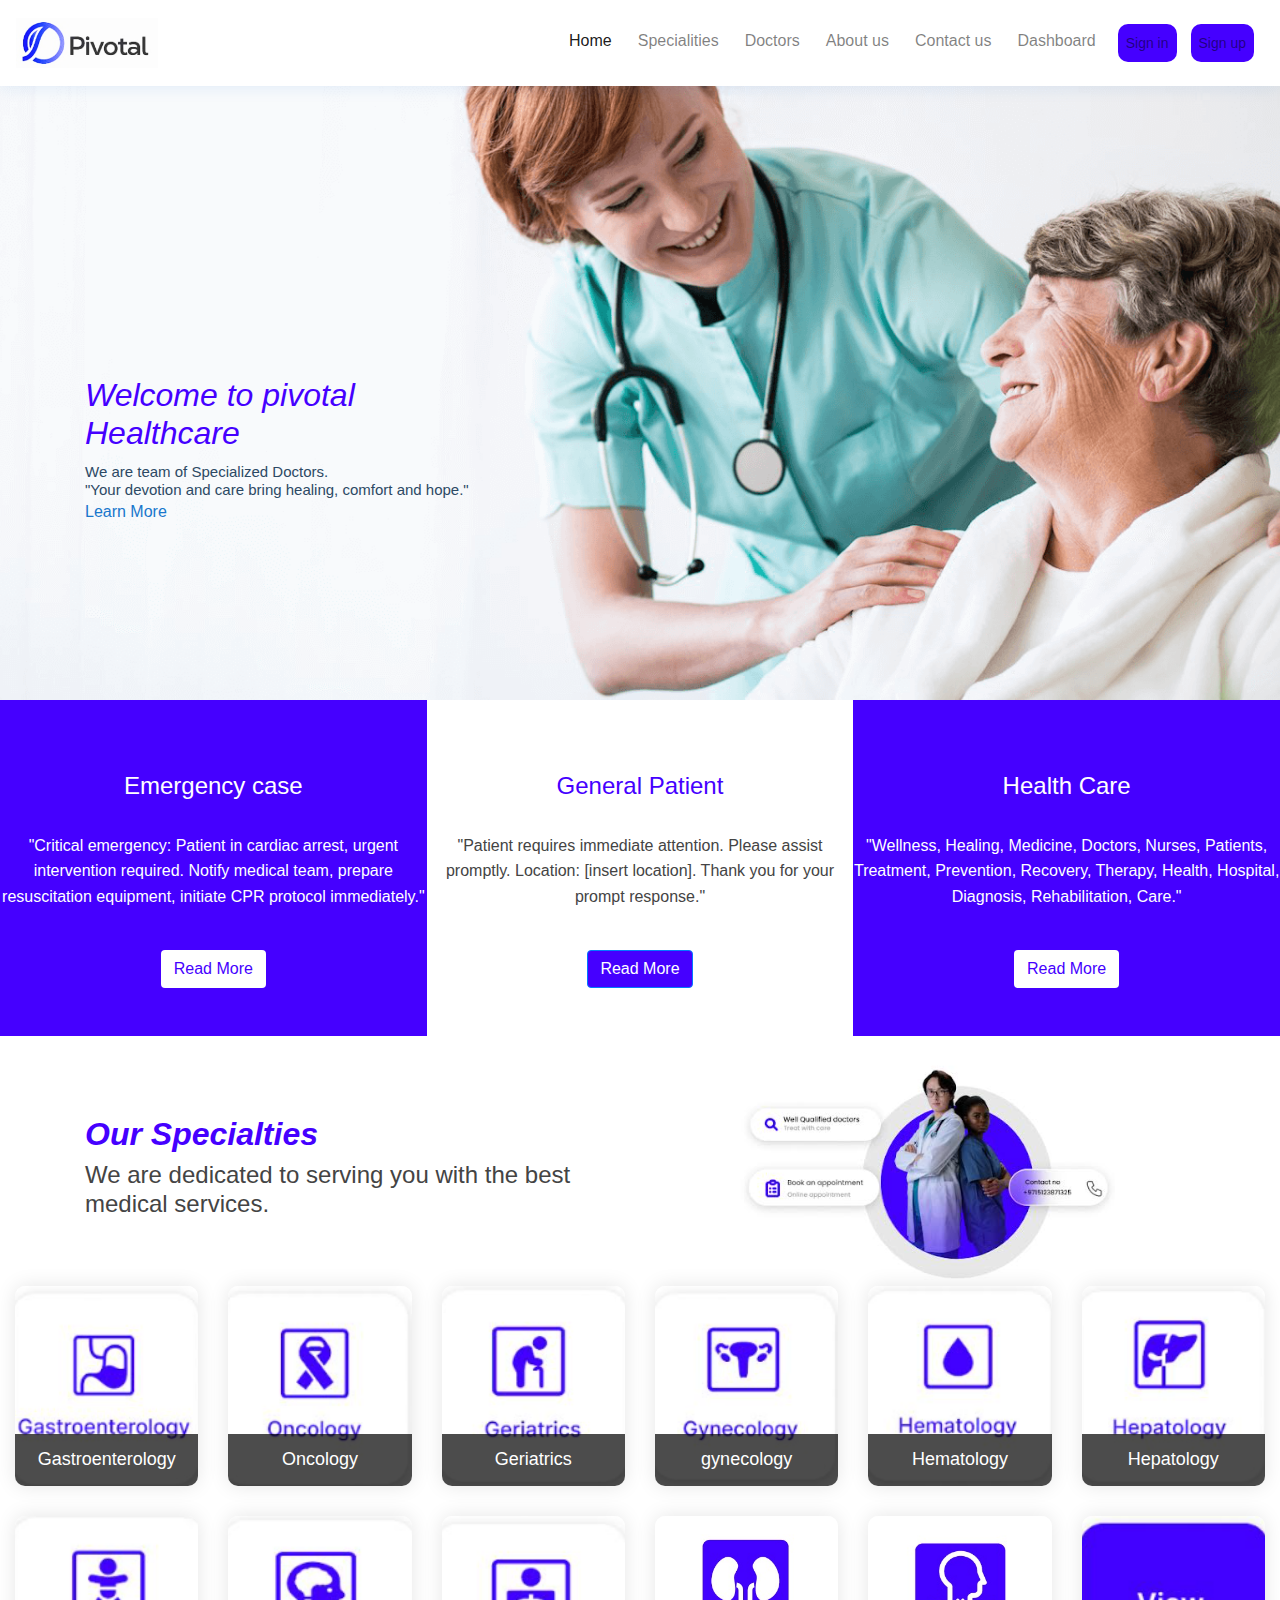
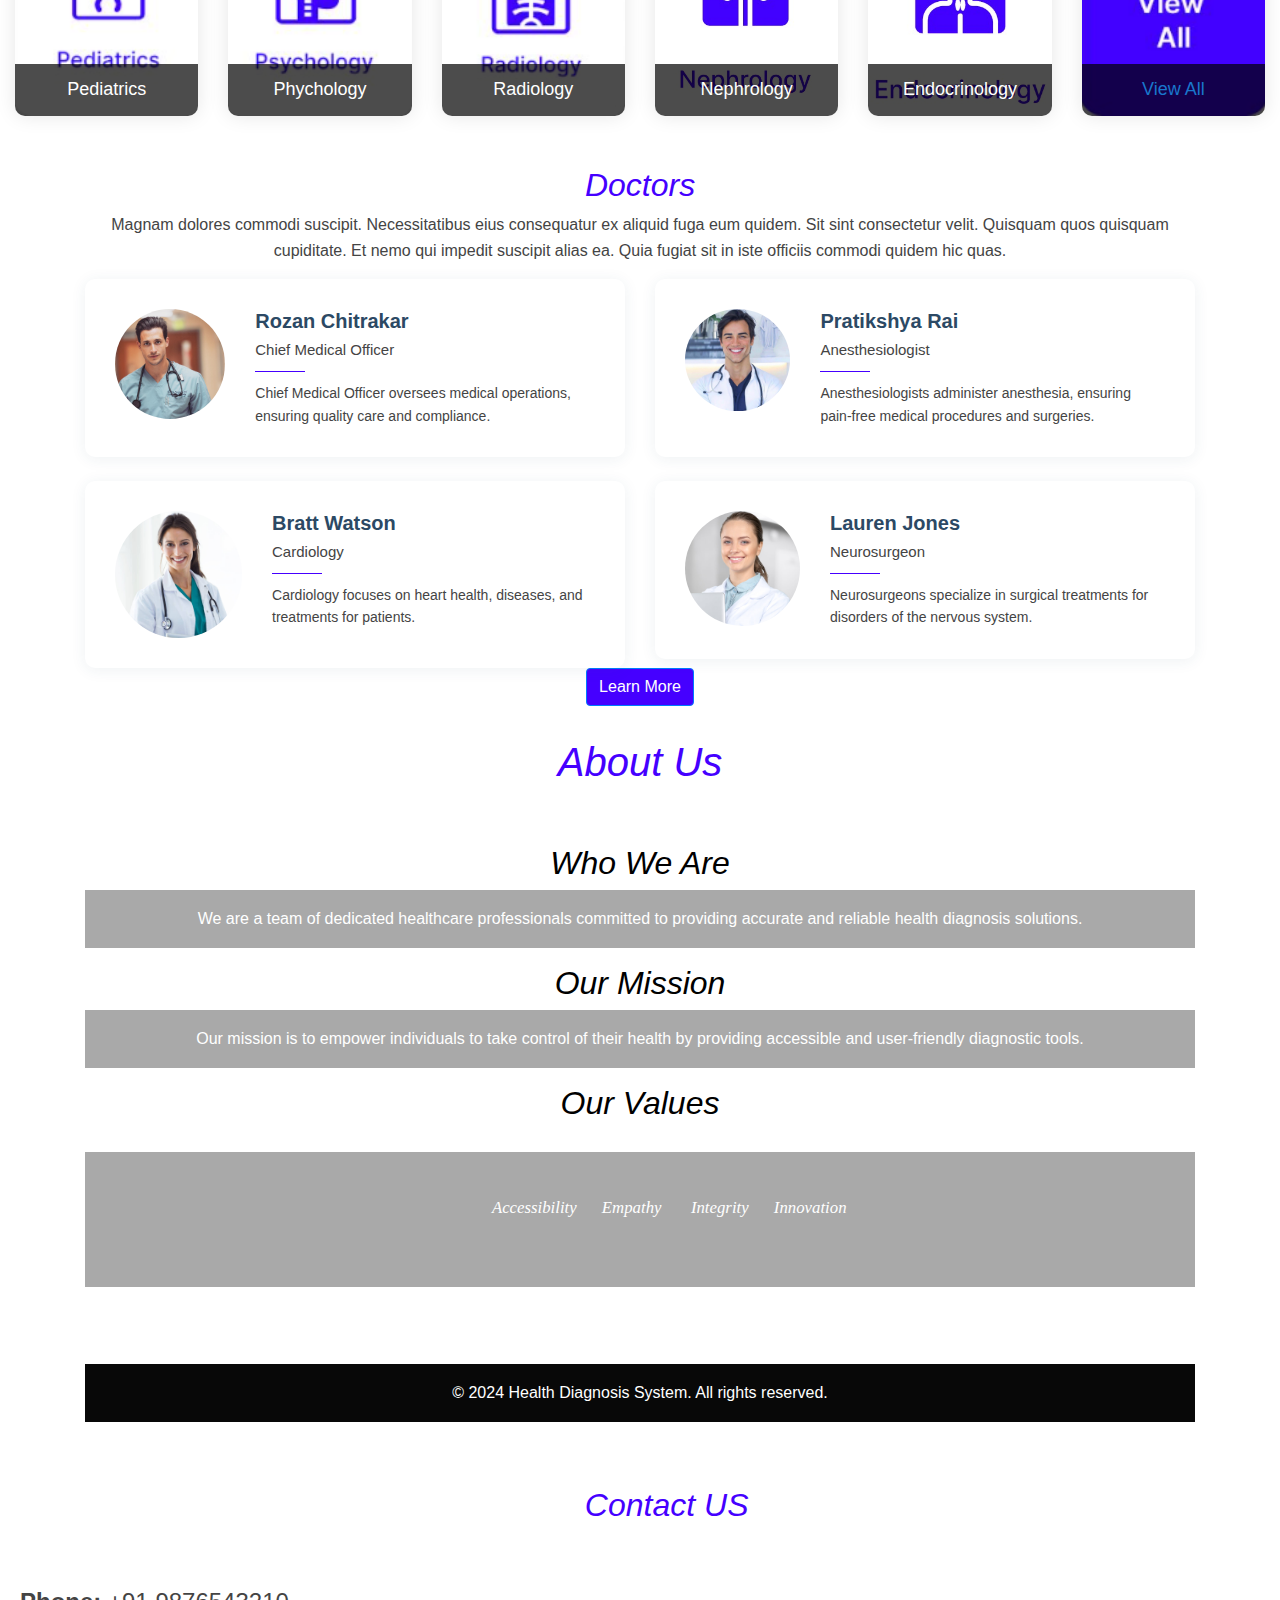
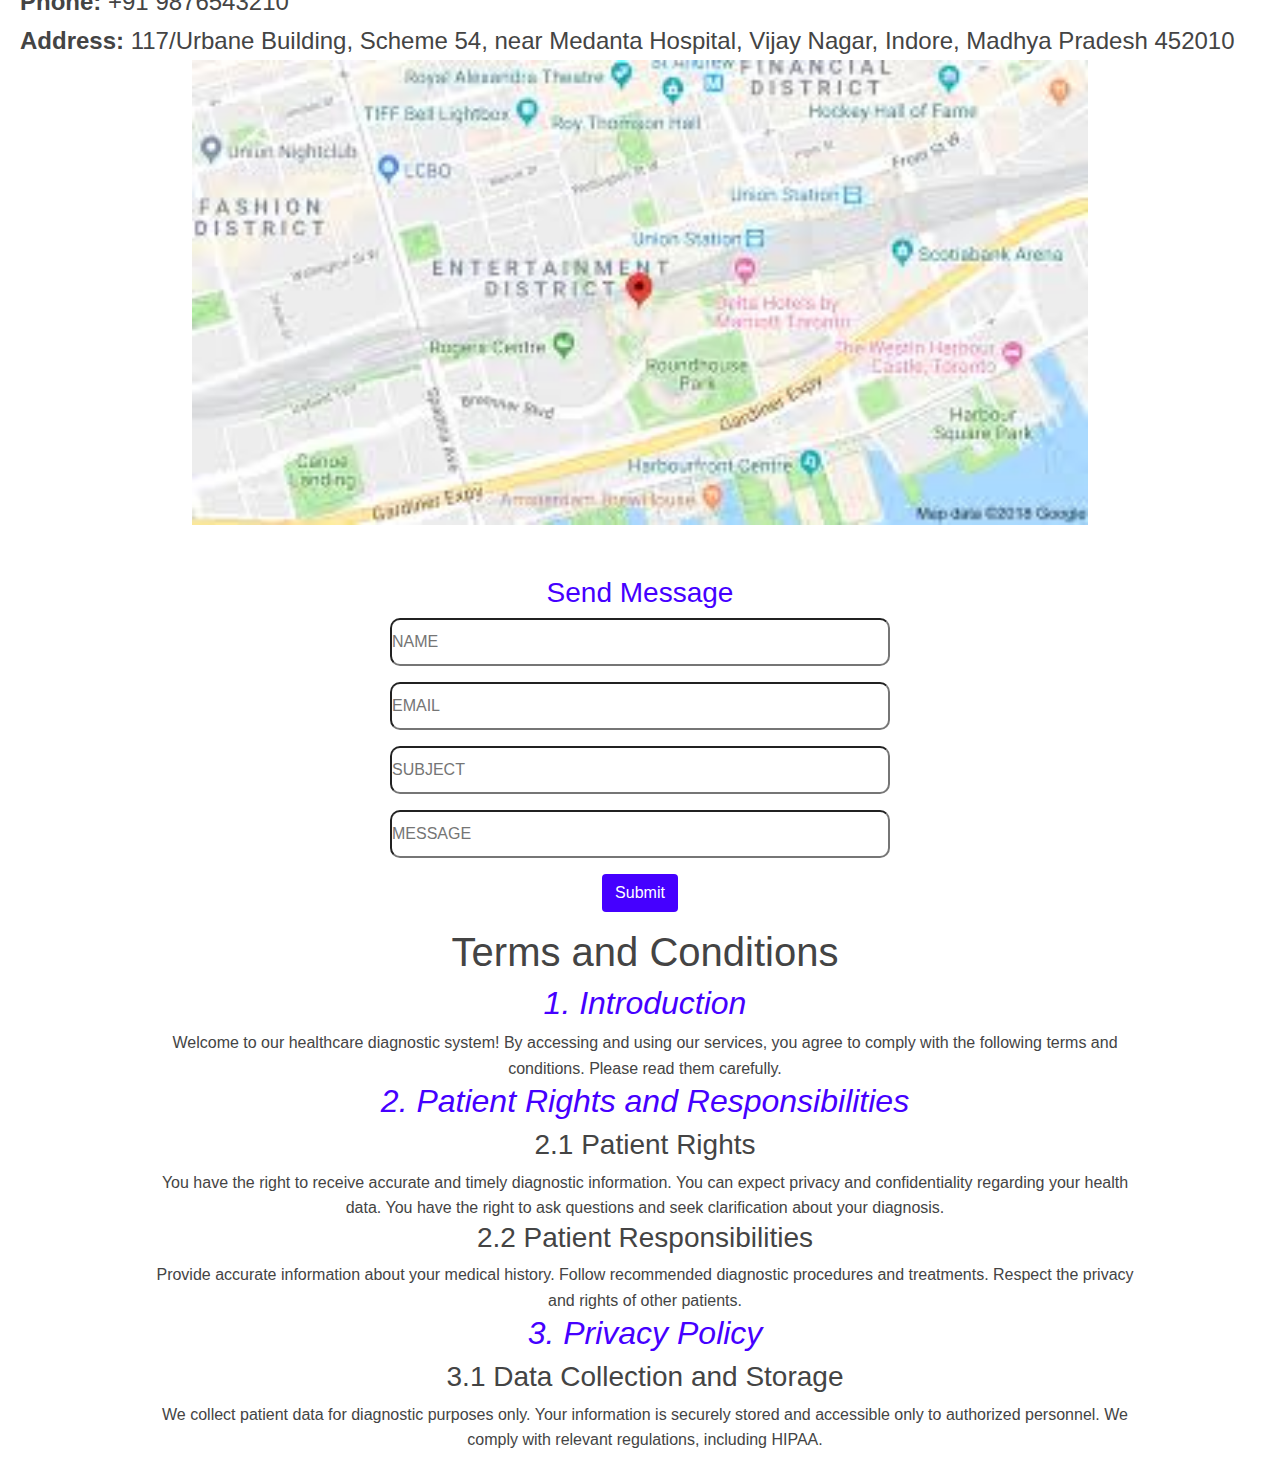
==== commit 6d9f17fb: "final" ====
--- a/index.html
+++ b/index.html
@@ -382,6 +382,38 @@
   </div>
 </section>
 
+<!-- terms and condition -->
+<section class="termbody">
+  <div class="term">
+      <h1>Terms and Conditions</h1>
+      <h2>1. Introduction</h2>
+      <div>
+          Welcome to our healthcare diagnostic system! By accessing and using our services, you agree to comply with the following terms and conditions. Please read them carefully.
+      </div>
+      <h2>2. Patient Rights and Responsibilities</h2>
+      <h3>2.1 Patient Rights</h3>
+      <div>
+          You have the right to receive accurate and timely diagnostic information.
+          You can expect privacy and confidentiality regarding your health data.
+          You have the right to ask questions and seek clarification about your diagnosis.
+      </div>
+      <h3>2.2 Patient Responsibilities</h3>
+      <div>
+          Provide accurate information about your medical history.
+          Follow recommended diagnostic procedures and treatments.
+          Respect the privacy and rights of other patients.
+      </div>
+      <h2>3. Privacy Policy</h2>
+      <h3>3.1 Data Collection and Storage</h3>
+      <div>
+          We collect patient data for diagnostic purposes only.
+          Your information is securely stored and accessible only to authorized personnel.
+          We comply with relevant regulations, including HIPAA.
+      </div>
+  </div>
+</section>
+
+
   <script src="https://code.jquery.com/jquery-3.5.1.slim.min.js"></script>
   <script src="https://cdn.jsdelivr.net/npm/@popperjs/core@2.5.4/dist/umd/popper.min.js"></script>
   <script src="https://stackpath.bootstrapcdn.com/bootstrap/4.5.2/js/bootstrap.min.js"></script>
--- a/styles.css
+++ b/styles.css
@@ -367,4 +367,17 @@
 }
 .title{
   text-align:center
-}+}
+
+/* terms and condition */
+.termbody {
+  font-family: "Open Sans", sans-serif;
+  color: #444;
+  margin: 5px 10px 20px 20px;
+  background-color: white;
+  }
+  .term{
+      margin-left:10%;
+      margin-right: 10%;
+      text-align: center;
+  }
